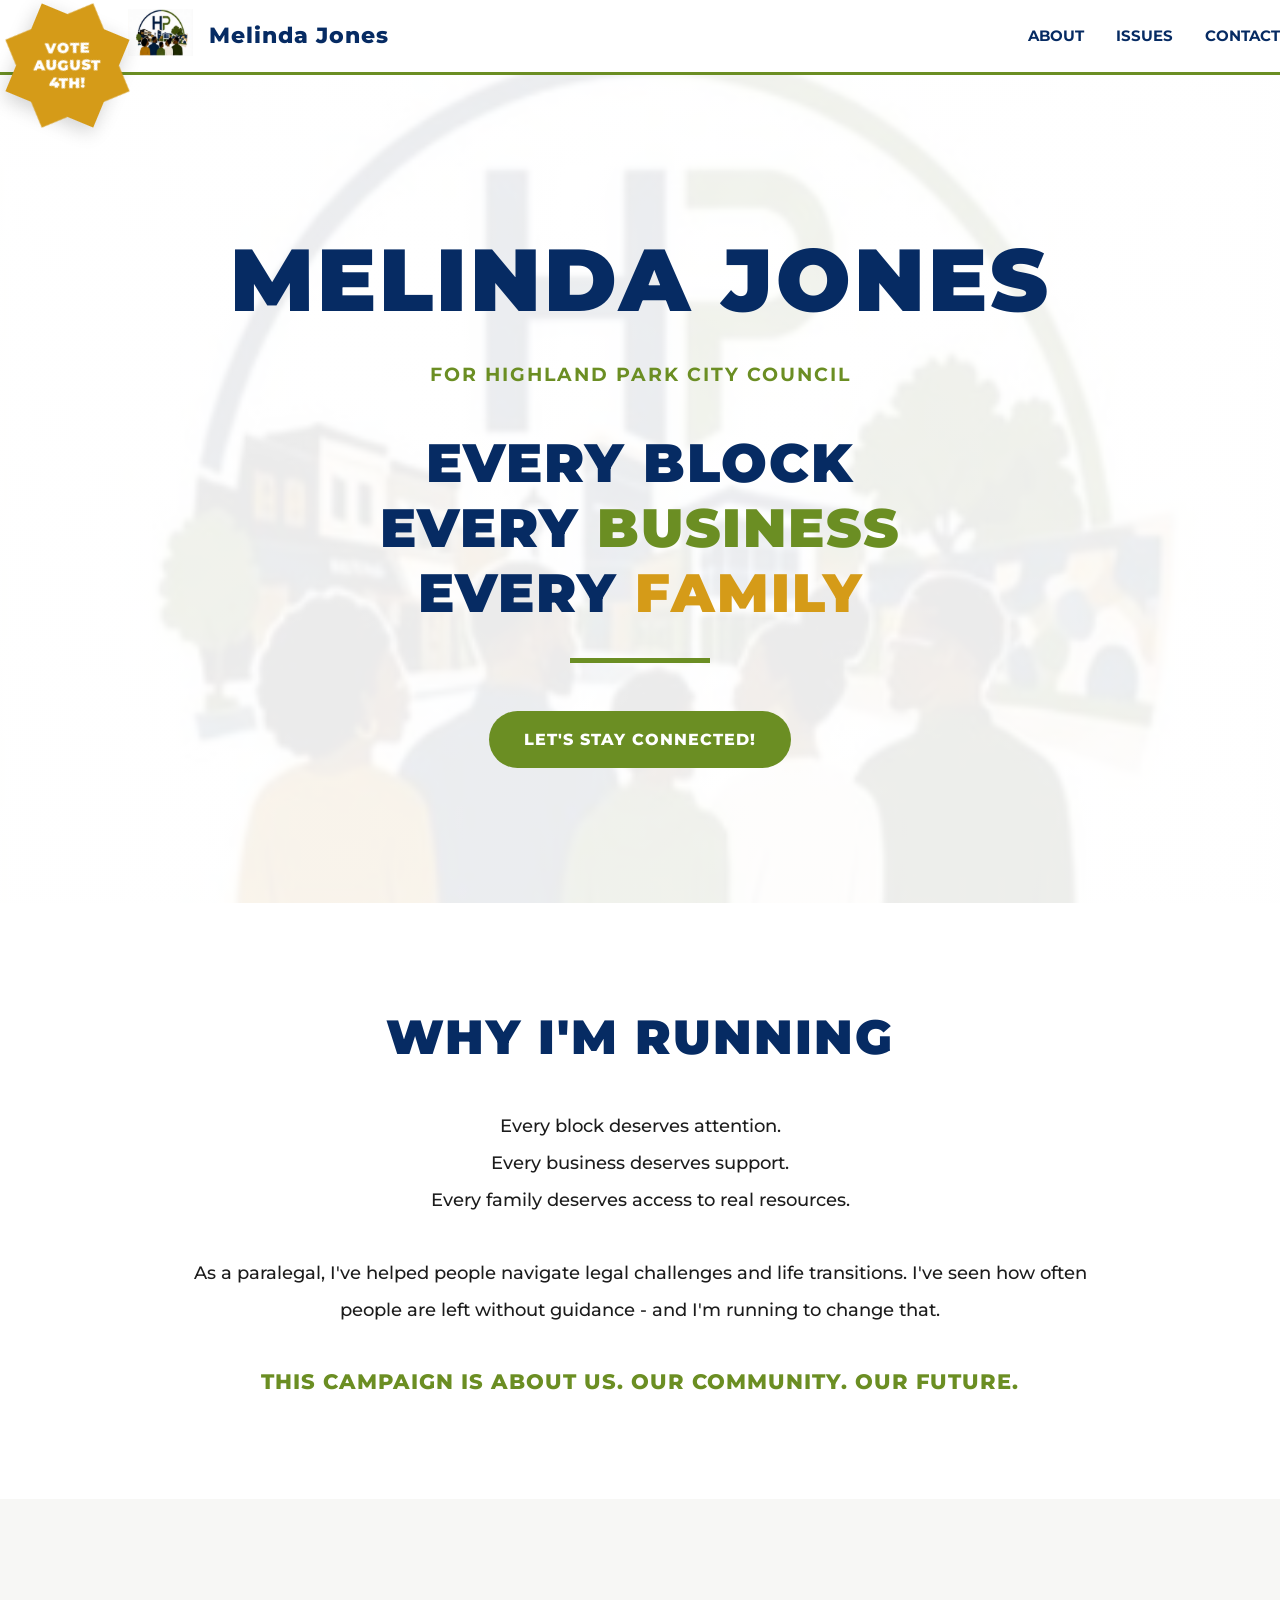
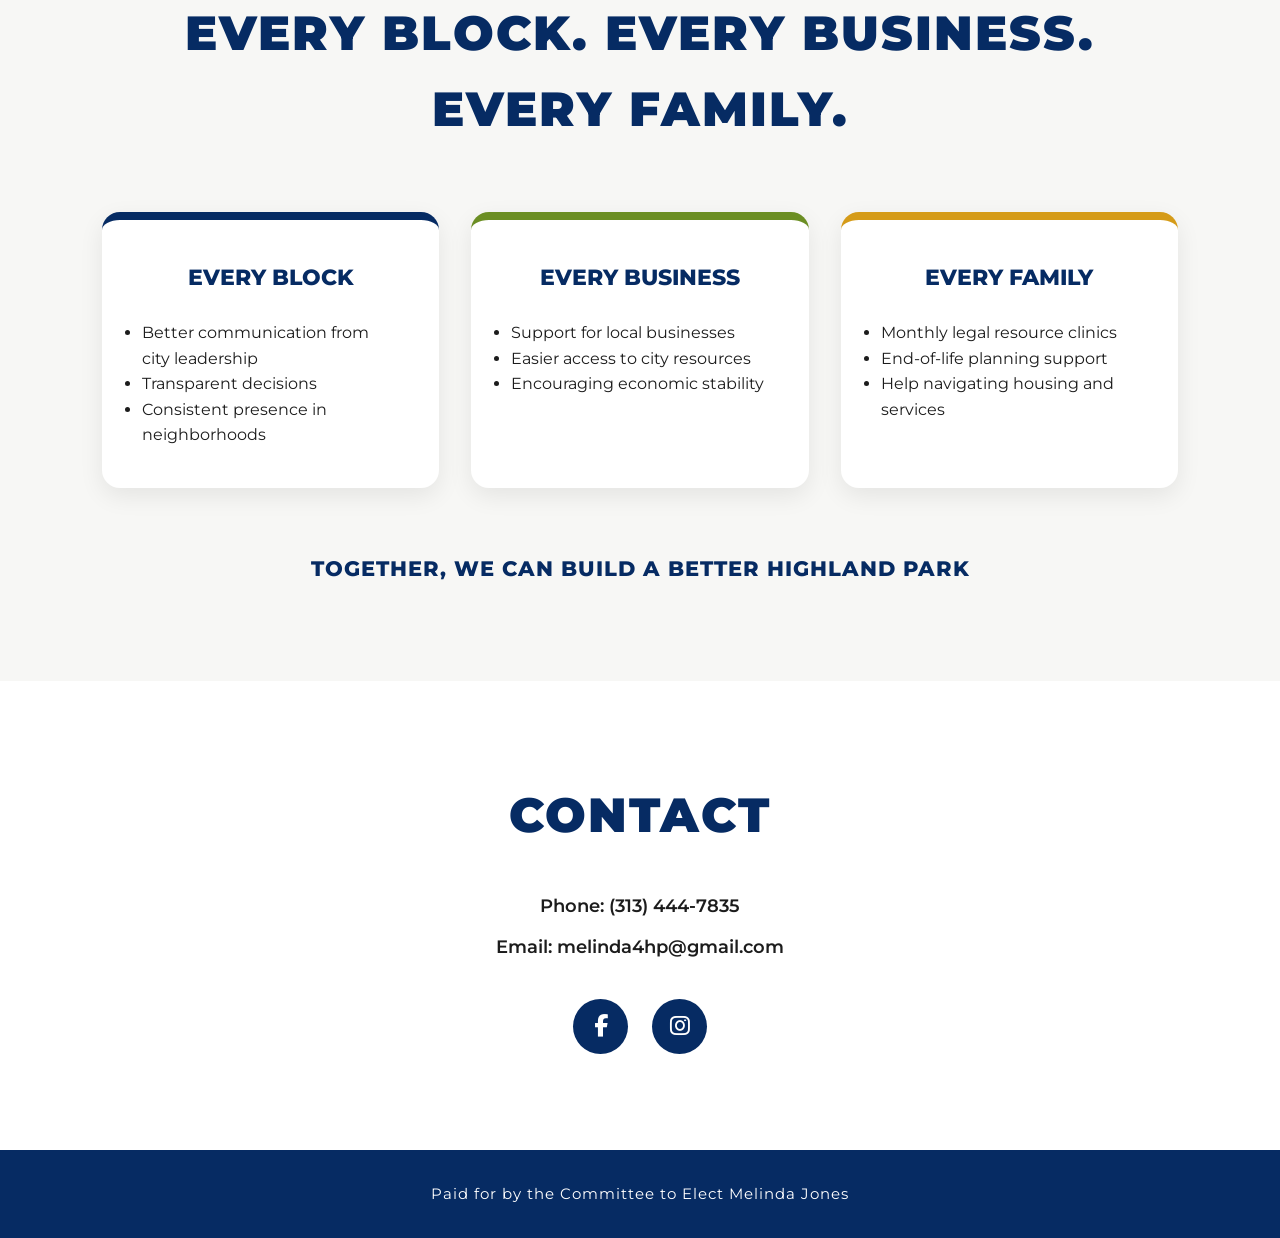
==== index.html @ 27dc91ce "Update index.html" ====
<!DOCTYPE html>
<html lang="en">
<head>
  <meta charset="UTF-8" />
  <meta name="viewport" content="width=device-width, initial-scale=1.0" />
  <link rel="stylesheet" href="https://cdnjs.cloudflare.com/ajax/libs/font-awesome/6.5.1/css/all.min.css"/>
  <title>Melinda Jones for Highland Park</title>

  <link rel="stylesheet" href="style.css" />
</head>
<body>

  <!-- NAVBAR -->
  <header class="navbar">
    <div class="vote-badge">
        <span>VOTE <br/>
        AUGUST 4TH!</span>
    </div>
    <div class="logo">
        <a href>
            <img src="hp.png" alt="Photo representing Highland Park">
        </a>Melinda Jones</div>

    <nav>
      <a href="#about">About</a>
      <a href="#issues">Issues</a>
      <a href="#contact">Contact</a>
    </nav>
  </header>

  <!-- HERO -->
  <section class="hero">
    <div class="hero-content">
      <h1>Melinda Jones</h1>
      <p>For Highland Park City Council</p>

      <p class="slogan">
        EVERY <span>BLOCK</span> <br/>
        EVERY <span>BUSINESS</span> <br/>
        EVERY <span>FAMILY</span>
    </p>

      <a href="#contact" class="btn">
        Let's Stay Connected!
      </a>
    </div>
  </section>

  <!-- ABOUT -->
  <section id="about" class="section">
    <h2>Why I'm Running</h2>

    <p>
        Every block deserves attention. <br/>
        Every business deserves support. <br/>
        Every family deserves access to real resources.
        <br/>
        <br/>
        As a paralegal, I've helped people navigate legal challenges and life transitions. I've seen how often people are left without guidance - and I'm running to change that.
    </p>
    <p>This campaign is about us. Our community. Our Future.</p>
    <!-- <div class="about-image">
        <img src="MJ.jpg" alt="Melinda Jones">
    </div> -->
  </section>

  <!-- ISSUES -->
  <section id="issues" class="section light">
    <h2>EVERY BLOCK. EVERY BUSINESS. EVERY FAMILY.</h2>

    <div class="cards">
      <div class="card">
        <h3>EVERY BLOCK</h3>
        <ul>
          <li> Better communication from city leadership </li>
          <li> Transparent decisions </li>
          <li> Consistent presence in neighborhoods </li>
        </ul>
      </div>

      <div class="card">
        <h3>EVERY BUSINESS</h3>
        <ul>
          <li> Support for local businesses </li>
          <li> Easier access to city resources </li>
          <li> Encouraging economic stability </li>
        </ul>
      </div>

      <div class="card">
        <h3>EVERY FAMILY</h3>
        <ul>
          <li> Monthly legal resource clinics </li>
          <li> End-of-life planning support </li>
          <li> Help navigating housing and services </li>
        </ul>
      </div>
    </div>
    <p>TOGETHER, WE CAN BUILD A BETTER HIGHLAND PARK</p>
  </section>

  <!-- CONTACT -->
  <section id="contact" class="section">
    <h2>Contact</h2>

    <p>Phone: (313) 444-7835 <br/> Email: melinda4hp@gmail.com </p>
    
    <div class="socials">

    <a
      href="https://facebook.com/MelindaJonesHP"
      target="_blank"
      aria-label="Facebook"
    >
      <i class="fa-brands fa-facebook-f"></i>
    </a>

    <a
      href="https://instagram.com/"
      target="_blank"
      aria-label="Instagram"
    >
      <i class="fa-brands fa-instagram"></i>
    </a>

  </div>

  </section>

  <!-- FOOTER -->
  <footer class="footer">
    <p>Paid for by the Committee to Elect Melinda Jones</p>
  </footer>

</body>
</html>
---- style.css ----
@import url('https://fonts.googleapis.com/css2?family=Montserrat:wght@400;500;600;700;800;900&display=swap');

/* RESET */
* {
  margin: 0;
  padding: 0;
  box-sizing: border-box;
}

/* VARIABLES */
:root {
  --navy: #062b63;
  --green: #6b8e23;
  --gold: #d59b18;
  --light-bg: #f7f7f5;
  --text: #1c1c1c;
}

/* SMOOTH SCROLL */
html {
  scroll-behavior: smooth;
}

/* BODY */
body {
  font-family: 'Montserrat', sans-serif;
  color: var(--text);
  background-color: white;
  line-height: 1.6;
}

/* NAVBAR */
.navbar {
  position: sticky;
  top: 0;

  display: flex;
  justify-content: space-between;
  align-items: center;

  /* padding: 1rem 5%; */

  padding-left: 8rem;
  
  background-color: white;
  border-bottom: 3px solid var(--green);

  z-index: 1000;
}

.logo {
  display: flex;
  align-items: center;
  gap: 1rem;

  font-size: 1.4rem;
  font-weight: 800;
  color: var(--navy);
  letter-spacing: 1px;
}

.logo img {
  width: 65px;
  height: 65px;
  object-fit: contain;
}

.navbar nav {
  display: flex;
  gap: 2rem;
}

.navbar a {
  text-decoration: none;
  color: var(--navy);
  font-weight: 700;
  text-transform: uppercase;
  font-size: 0.95rem;
  transition: 0.3s;
}

.navbar a:hover {
  color: var(--green);
}

/* HERO */
.hero {
  min-height: 92vh;

  display: flex;
  align-items: center;
  justify-content: center;

  text-align: center;

  padding: 5rem 2rem;

  background:
    linear-gradient(
      rgba(255,255,255,0.92),
      rgba(255,255,255,0.92)
    ),
    url("hp.png");

  background-size: cover;
  background-position: center;
}

.hero-content {
  max-width: 850px;
}

.hero h1 {
  font-size: clamp(3rem, 8vw, 5.5rem);
  font-weight: 900;
  color: var(--navy);

  letter-spacing: 3px;
  text-transform: uppercase;

  margin-bottom: 0.5rem;
}

.hero-content p:first-of-type {
  font-size: 1.2rem;
  font-weight: 700;

  color: var(--green);

  text-transform: uppercase;
  letter-spacing: 2px;

  margin-bottom: 2.5rem;
}

/* SLOGAN */
.hero-content p:nth-of-type(2) {
  font-size: clamp(2rem, 5vw, 3.4rem);
  font-weight: 900;

  color: var(--navy);

  line-height: 1.2;
  letter-spacing: 2px;

  margin-bottom: 3rem;
}

.hero-content p:nth-of-type(2)::after {
  content: "";
  display: block;

  width: 140px;
  height: 5px;

  background-color: var(--green);

  margin: 2rem auto 0;
}

/* BUTTON */
.btn {
  display: inline-block;

  padding: 1rem 2.2rem;

  background-color: var(--green);
  color: white;

  text-decoration: none;
  font-weight: 800;
  text-transform: uppercase;
  letter-spacing: 1px;

  border-radius: 999px;

  transition: 0.3s;
}

.btn:hover {
  background-color: var(--navy);
  transform: translateY(-3px);
}

/* SECTIONS */
.section {
  padding: 6rem 8%;
}

.section h2 {
  font-size: clamp(2rem, 5vw, 3rem);

  font-weight: 900;
  text-transform: uppercase;
  letter-spacing: 2px;

  color: var(--navy);

  margin-bottom: 2rem;

  text-align: center;
}

/* ABOUT */
#about {
  background-color: white;
}

#about p {
  max-width: 900px;

  margin: auto;

  font-size: 1.15rem;
  font-weight: 500;

  line-height: 2;

  text-align: center;
}
#about p:last-of-type {
  margin-top: 2rem;

  color: var(--green);

  font-size: 1.3rem;
  font-weight: 800;

  text-transform: uppercase;
  letter-spacing: 1px;

  text-align: center;
}

/* ISSUES */
.light {
  background-color: var(--light-bg);
}

.cards {
  display: grid;
  grid-template-columns: repeat(auto-fit, minmax(280px, 1fr));

  gap: 2rem;

  margin-top: 4rem;
}

.card {
  background-color: white;

  padding: 2.5rem;

  border-top: 8px solid;

  border-radius: 18px;

  box-shadow: 0 8px 24px rgba(0,0,0,0.08);

  transition: 0.3s;
}
/* EVERY BLOCK */
.card:nth-child(1) {
  border-color: var(--navy);
}

/* EVERY BUSINESS */
.card:nth-child(2) {
  border-color: var(--green);
}

/* EVERY FAMILY */
.card:nth-child(3) {
  border-color: var(--gold);
}

.card:hover {
  transform: translateY(-6px);
}

.card h3 {
  color: var(--navy);

  font-size: 1.4rem;
  font-weight: 800;
  text-align: center;

  margin-bottom: 1.5rem;

  text-transform: uppercase;
}

.card p {
  line-height: 2;
  font-weight: 500;
  text-align: center;
}

/* TOGETHER TEXT */
.light > p:last-child {
  text-align: center;

  margin-top: 4rem;

  font-size: 1.3rem;
  font-weight: 800;

  color: var(--navy);

  text-transform: uppercase;
  letter-spacing: 1px;
}

/* CONTACT */
#contact {
  text-align: center;
}

#contact p {
  font-size: 1.15rem;
  line-height: 2.2;
  font-weight: 600;
}

/* FOOTER */
.footer {
  background-color: var(--navy);

  color: white;

  text-align: center;

  padding: 2rem;

  font-size: 0.95rem;
  letter-spacing: 1px;
}

/* MOBILE */
@media (max-width: 768px) {

  .navbar {
    flex-direction: column;
    gap: 1rem;
  }

  .navbar nav {
    flex-wrap: wrap;
    justify-content: center;
  }

  .hero {
    min-height: 80vh;
  }

  .hero-content p:nth-of-type(2) {
    font-size: 2.2rem;
  }

  .section {
    padding: 4rem 6%;
  }

}
.slogan span:nth-child(1) {
  color: var(--navy);
}

.slogan span:nth-child(3) {
  color: var(--green);
}

.slogan span:nth-child(5) {
  color: var(--gold);
}

.slogan span {
  display: inline-block;
  white-space: nowrap;
}
.socials {
  display: flex;
  justify-content: center;
  gap: 1.5rem;

  margin-top: 2rem;
}

.socials a {
  width: 55px;
  height: 55px;

  display: flex;
  align-items: center;
  justify-content: center;

  border-radius: 50%;

  background-color: var(--navy);
  color: white;

  font-size: 1.4rem;

  text-decoration: none;

  transition: 0.3s;
}

.socials a:hover {
  background-color: var(--green);

  transform: translateY(-4px);
}
/* VOTE BADGE */
.vote-badge {
  position: absolute;

  top: 18px;
  left: 20px;

  width: 95px;
  height: 95px;

  background: var(--gold);

  display: flex;
  align-items: center;
  justify-content: center;

  text-align: center;

  transform: rotate(22.5deg);

  z-index: 2000;

  box-shadow: 0 6px 18px rgba(0,0,0,0.18);
}

/* Creates the 8-point burst */
.vote-badge::before {
  content: "";

  position: absolute;
  inset: 0;

  background: var(--gold);

  transform: rotate(45deg);

  z-index: -1;
}

.vote-badge span {
  transform: rotate(-22.5deg);

  color: white;

  font-size: 0.9rem;
  font-weight: 900;

  line-height: 1.2;

  text-transform: uppercase;
  letter-spacing: 1px;
}
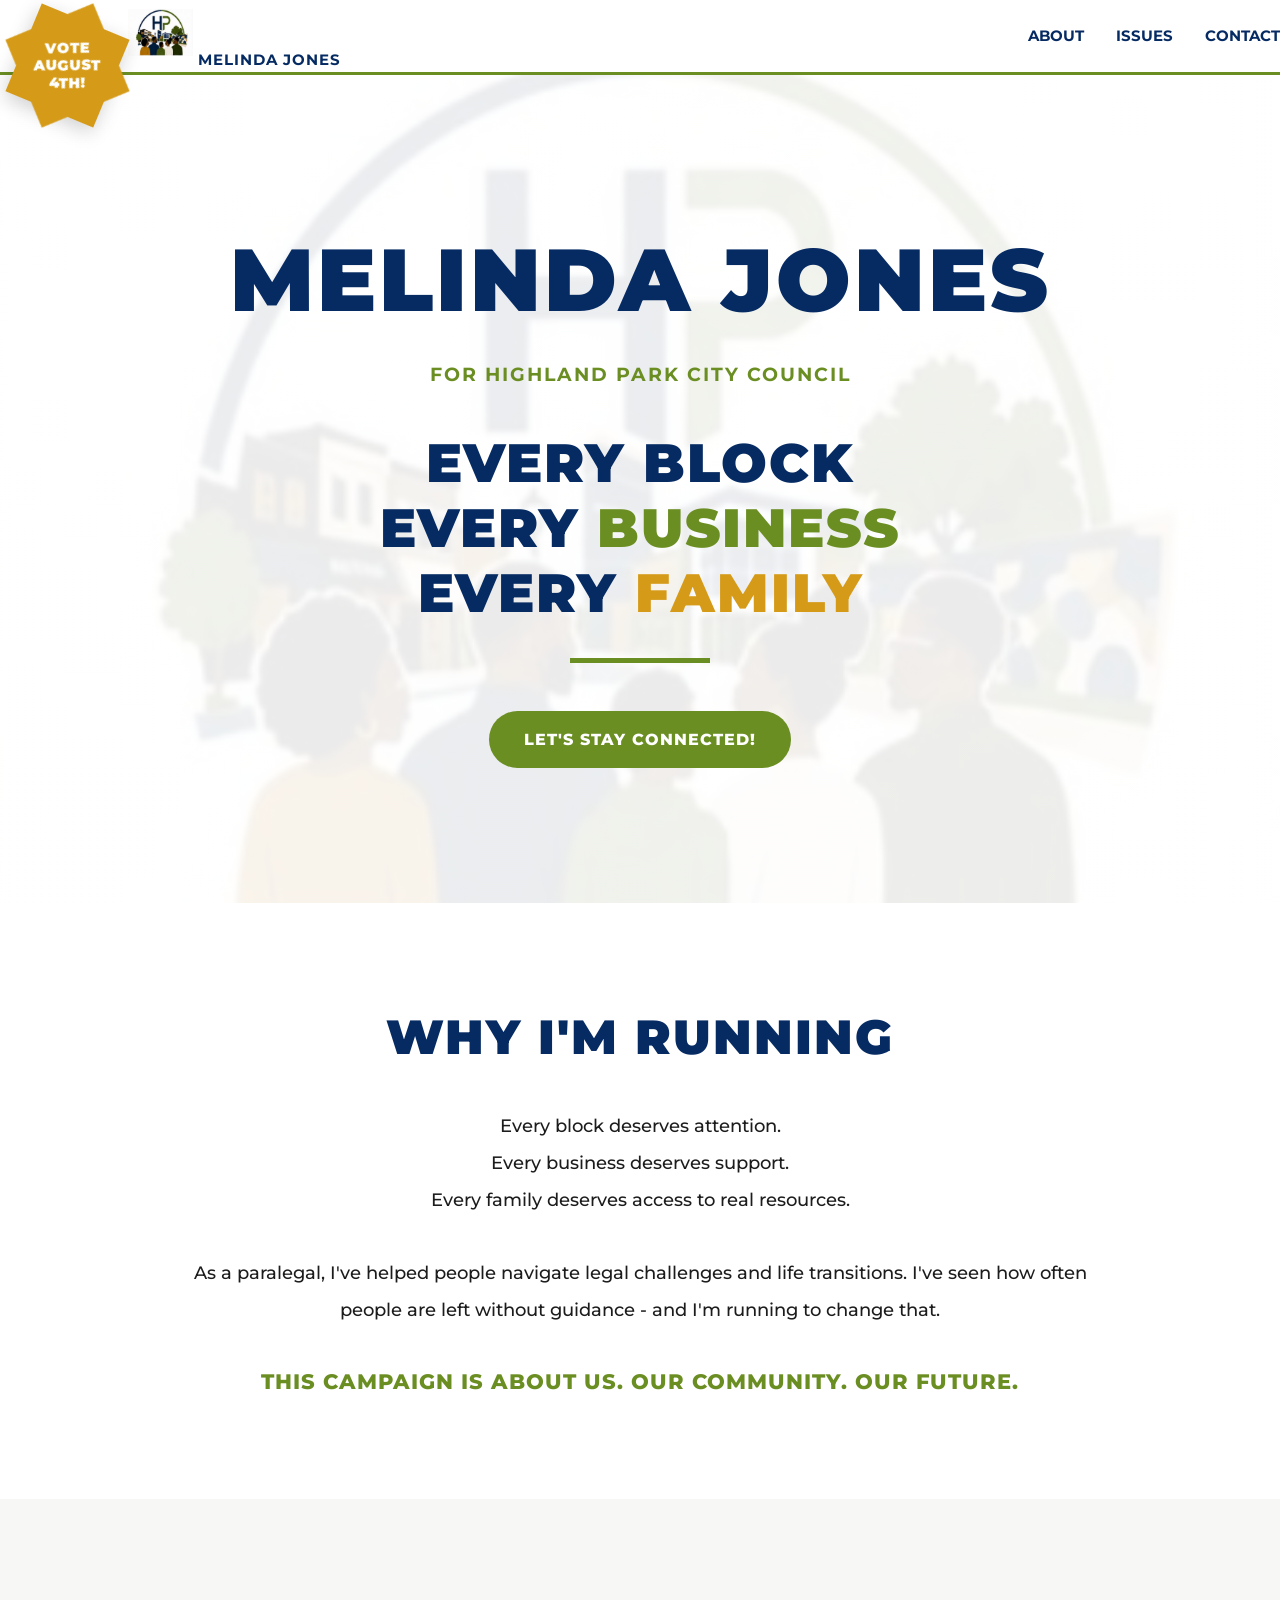
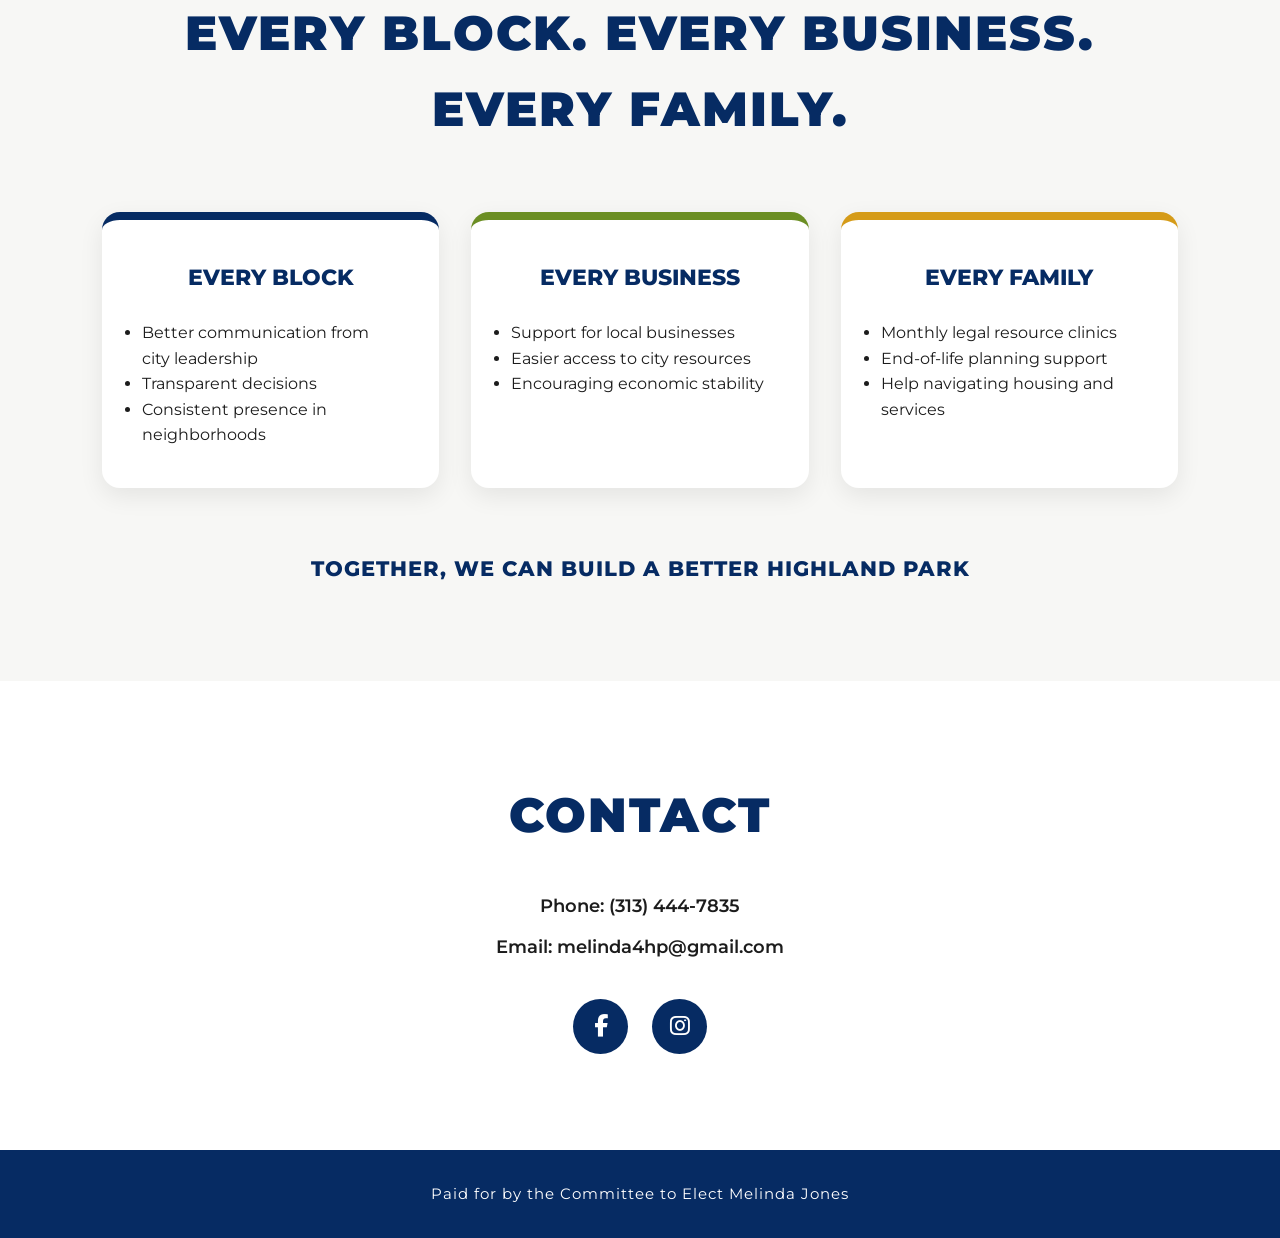
==== commit 28d98333: "Update index.html" ====
--- a/index.html
+++ b/index.html
@@ -19,7 +19,8 @@
     <div class="logo">
         <a href>
             <img src="hp.png" alt="Photo representing Highland Park">
-        </a>Melinda Jones</div>
+        Melinda Jones
+        </a></div>
 
     <nav>
       <a href="#about">About</a>
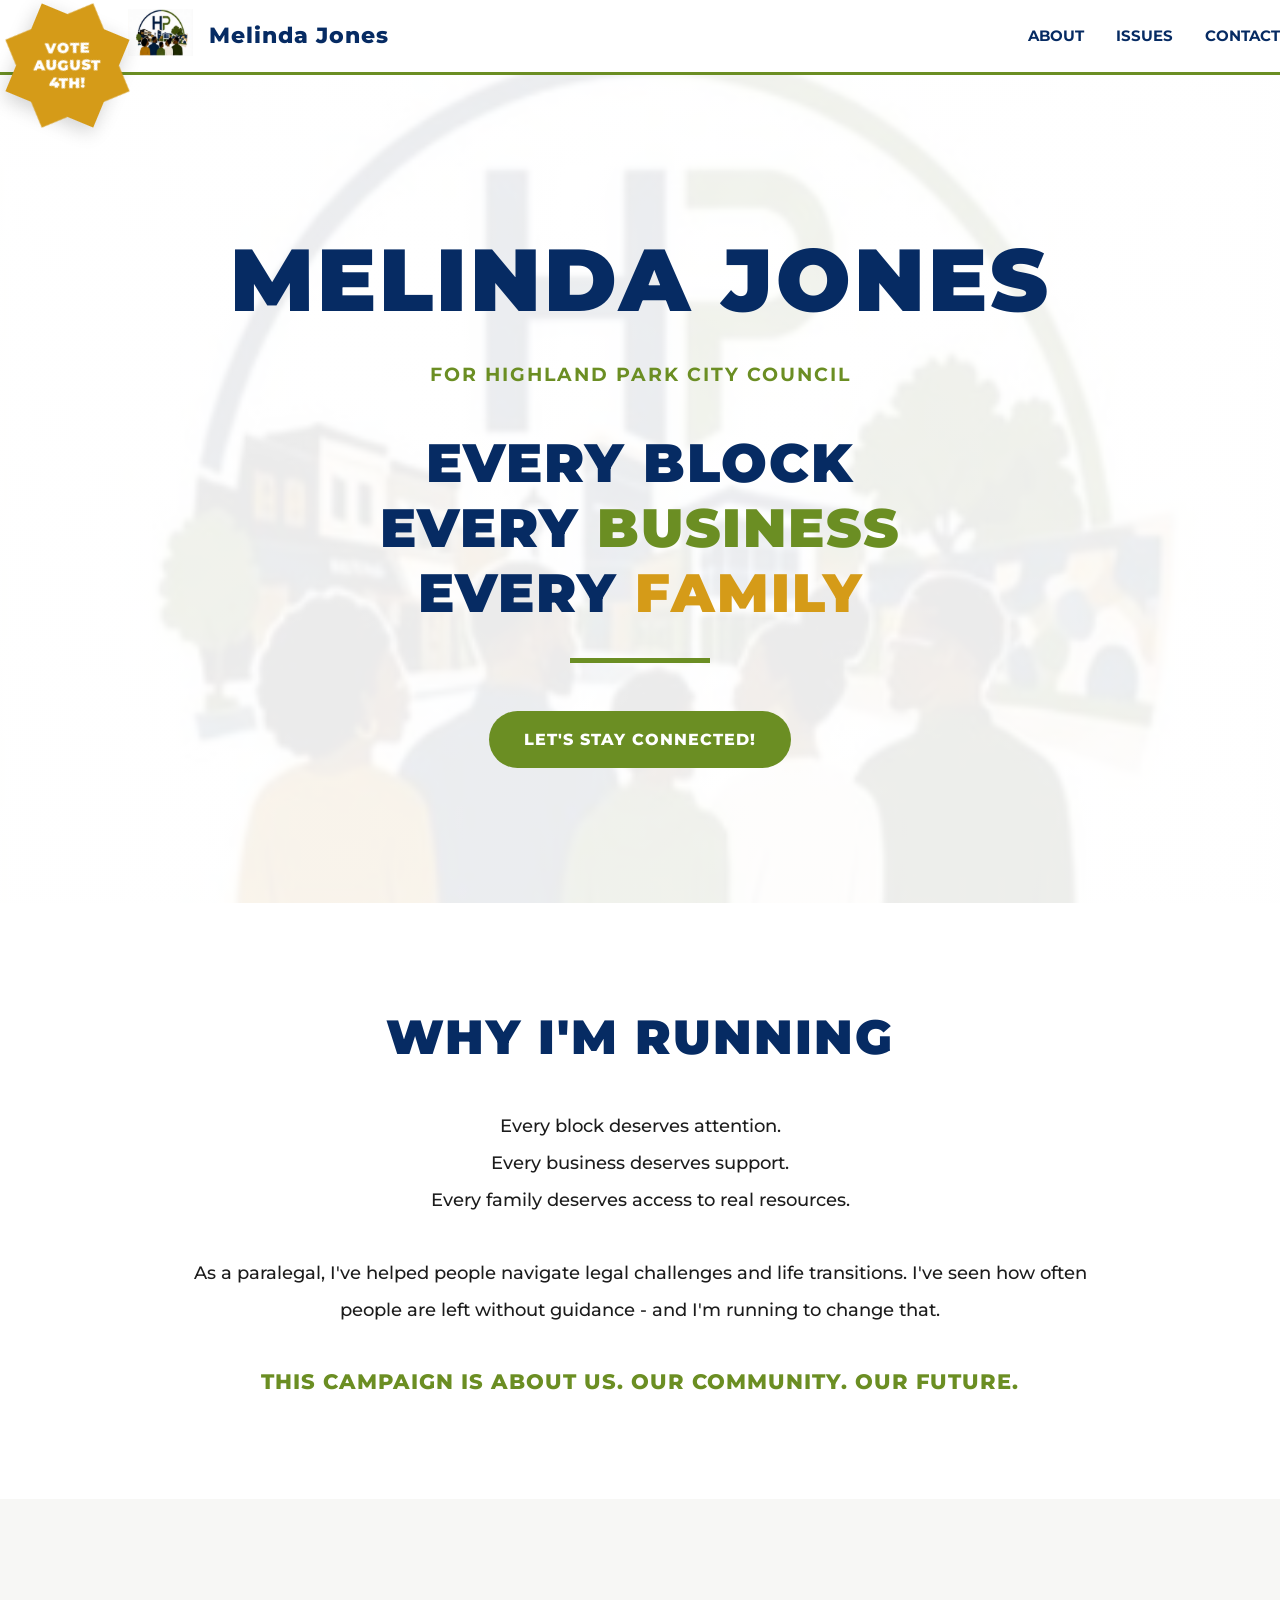
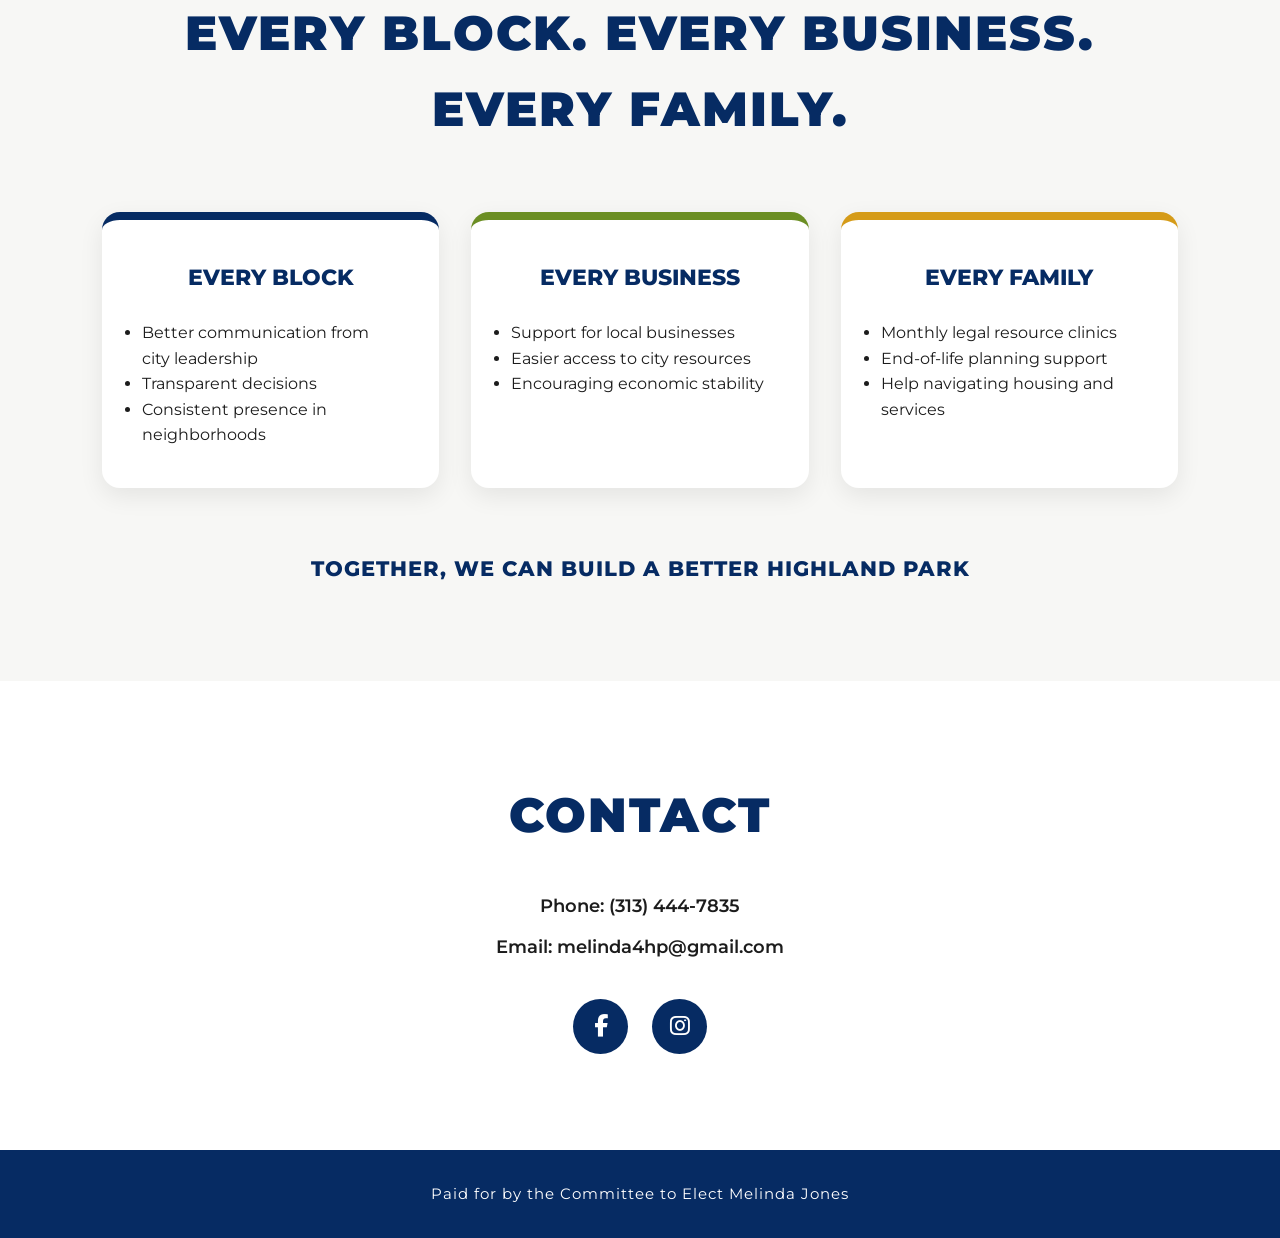
==== commit 19ceaf88: "Update index.html" ====
--- a/index.html
+++ b/index.html
@@ -19,8 +19,8 @@
     <div class="logo">
         <a href>
             <img src="hp.png" alt="Photo representing Highland Park">
-        Melinda Jones
-        </a></div>
+        </a>Melinda Jones
+        </div>
 
     <nav>
       <a href="#about">About</a>
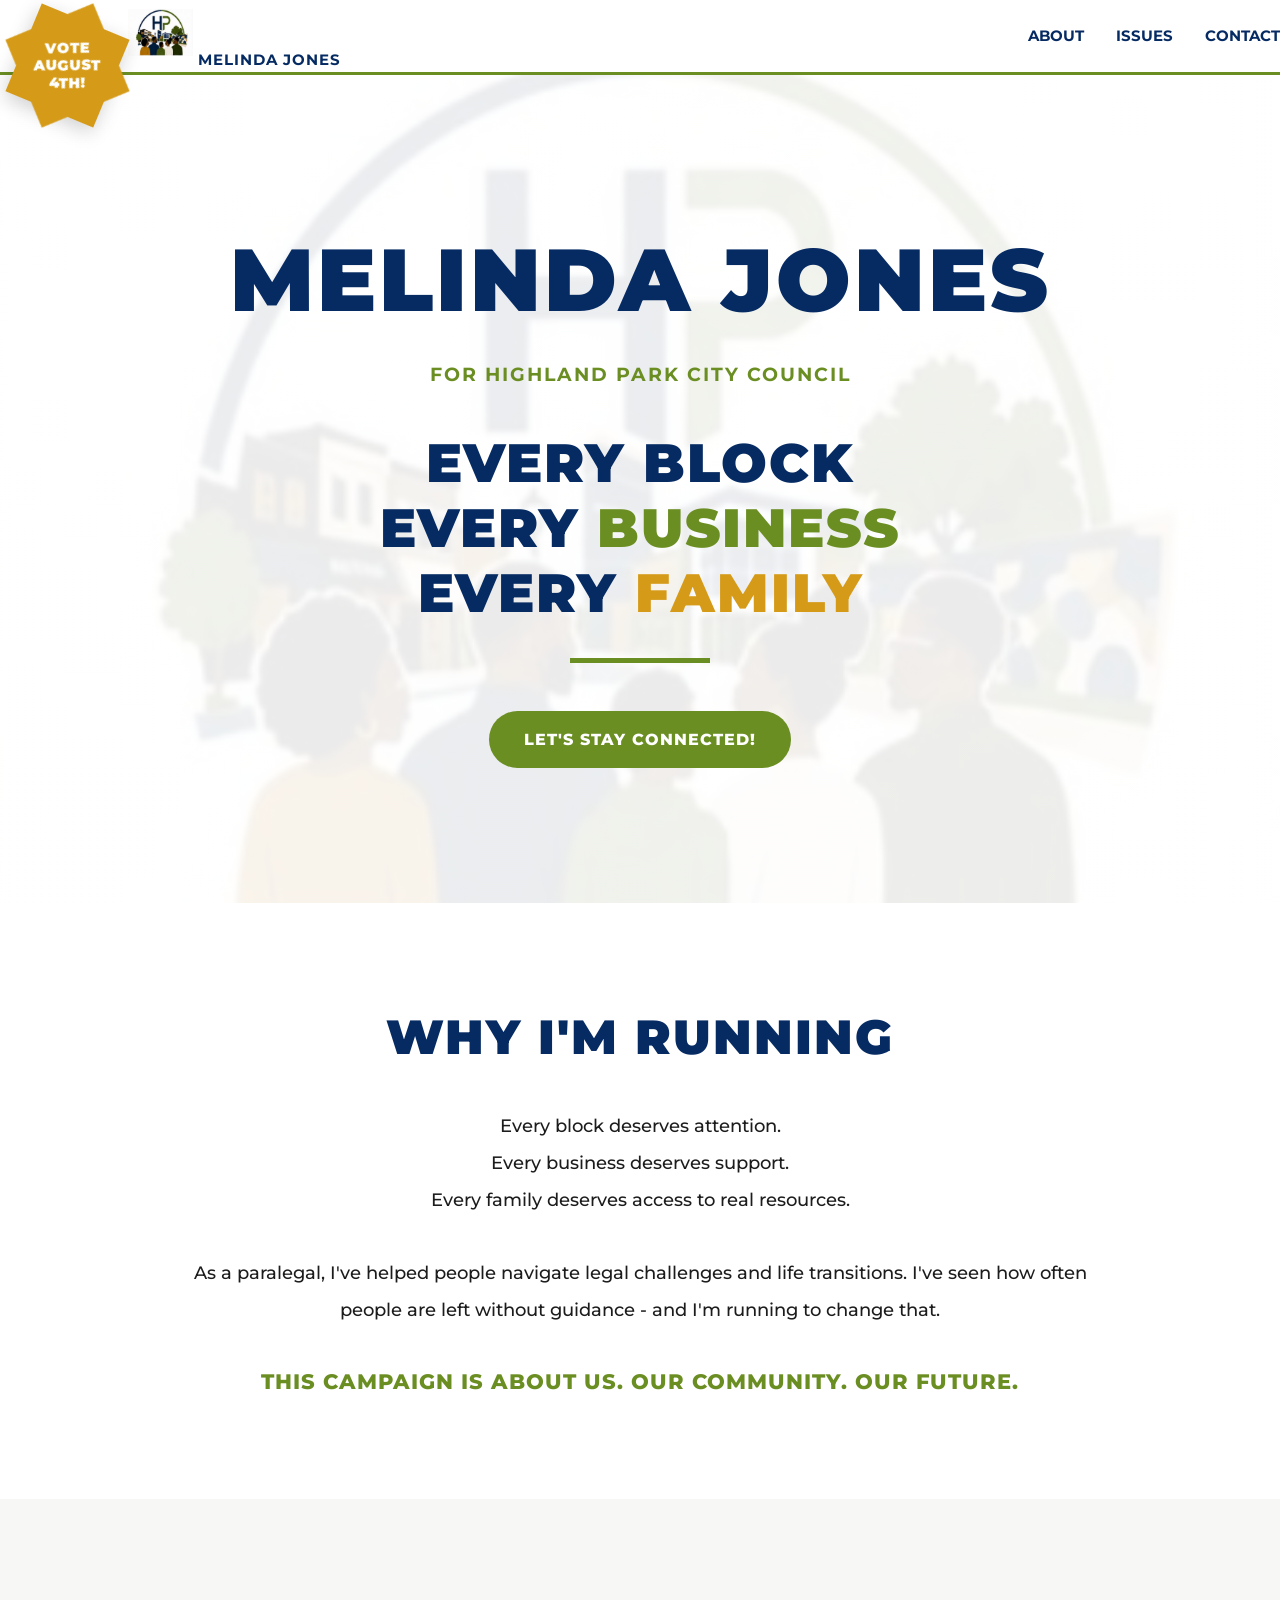
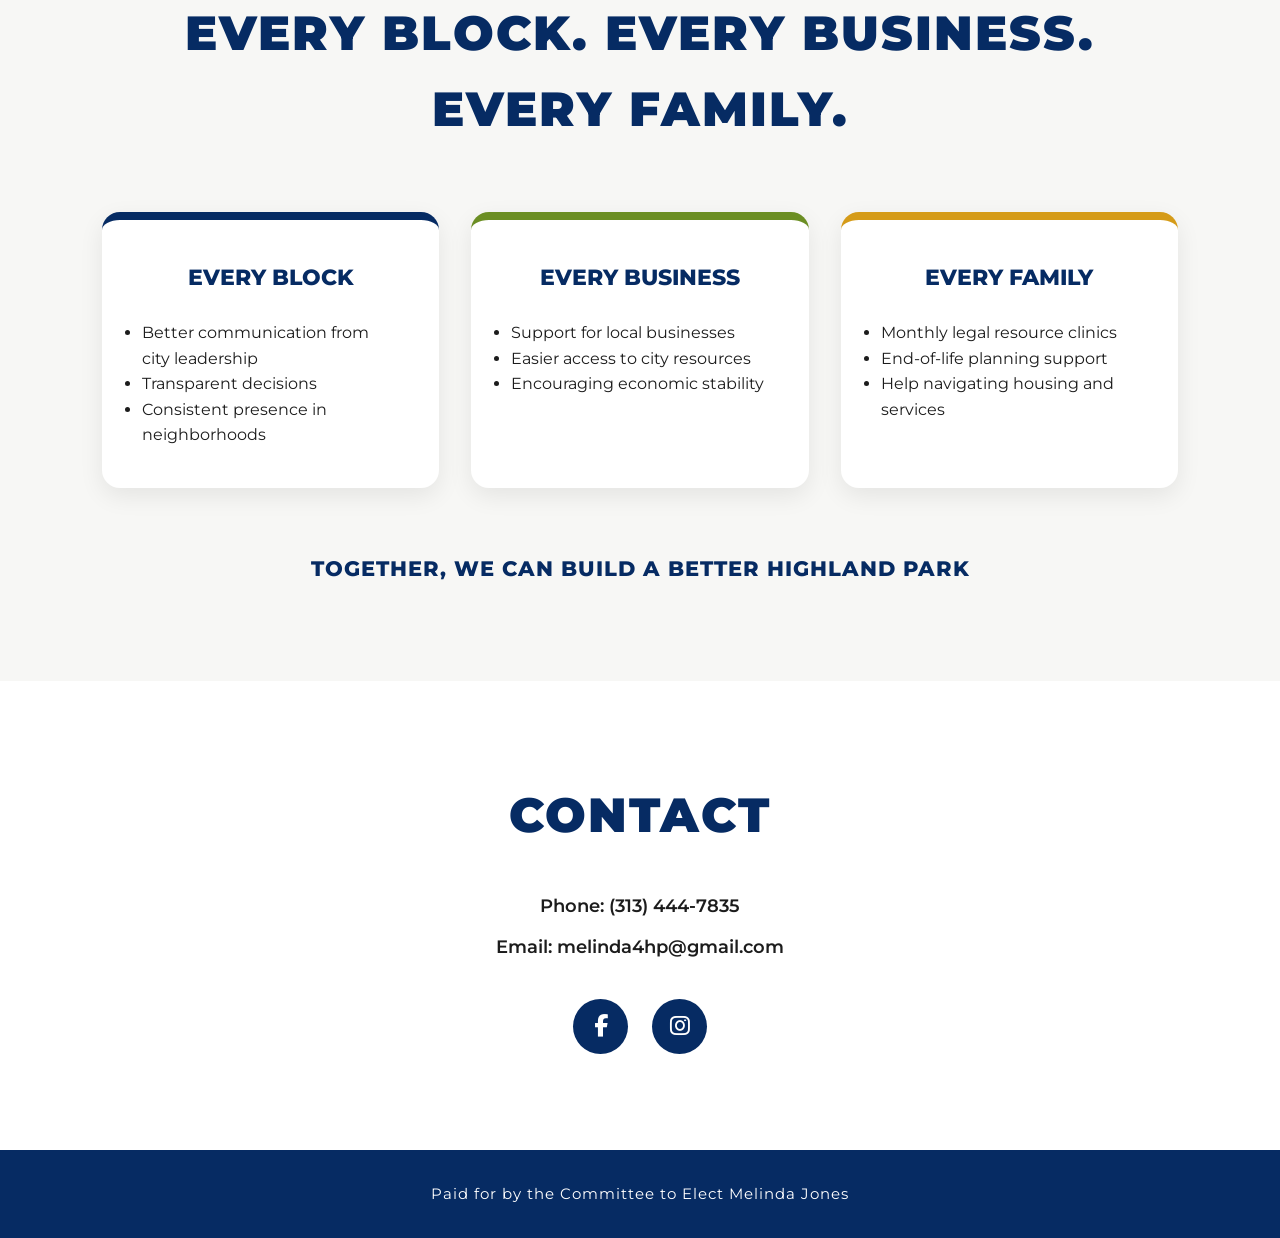
==== commit 04ec7523: "Update index.html" ====
--- a/index.html
+++ b/index.html
@@ -19,7 +19,8 @@
     <div class="logo">
         <a href>
             <img src="hp.png" alt="Photo representing Highland Park">
-        </a>Melinda Jones
+        <span>Melinda Jones</span>
+        </a>
         </div>
 
     <nav>
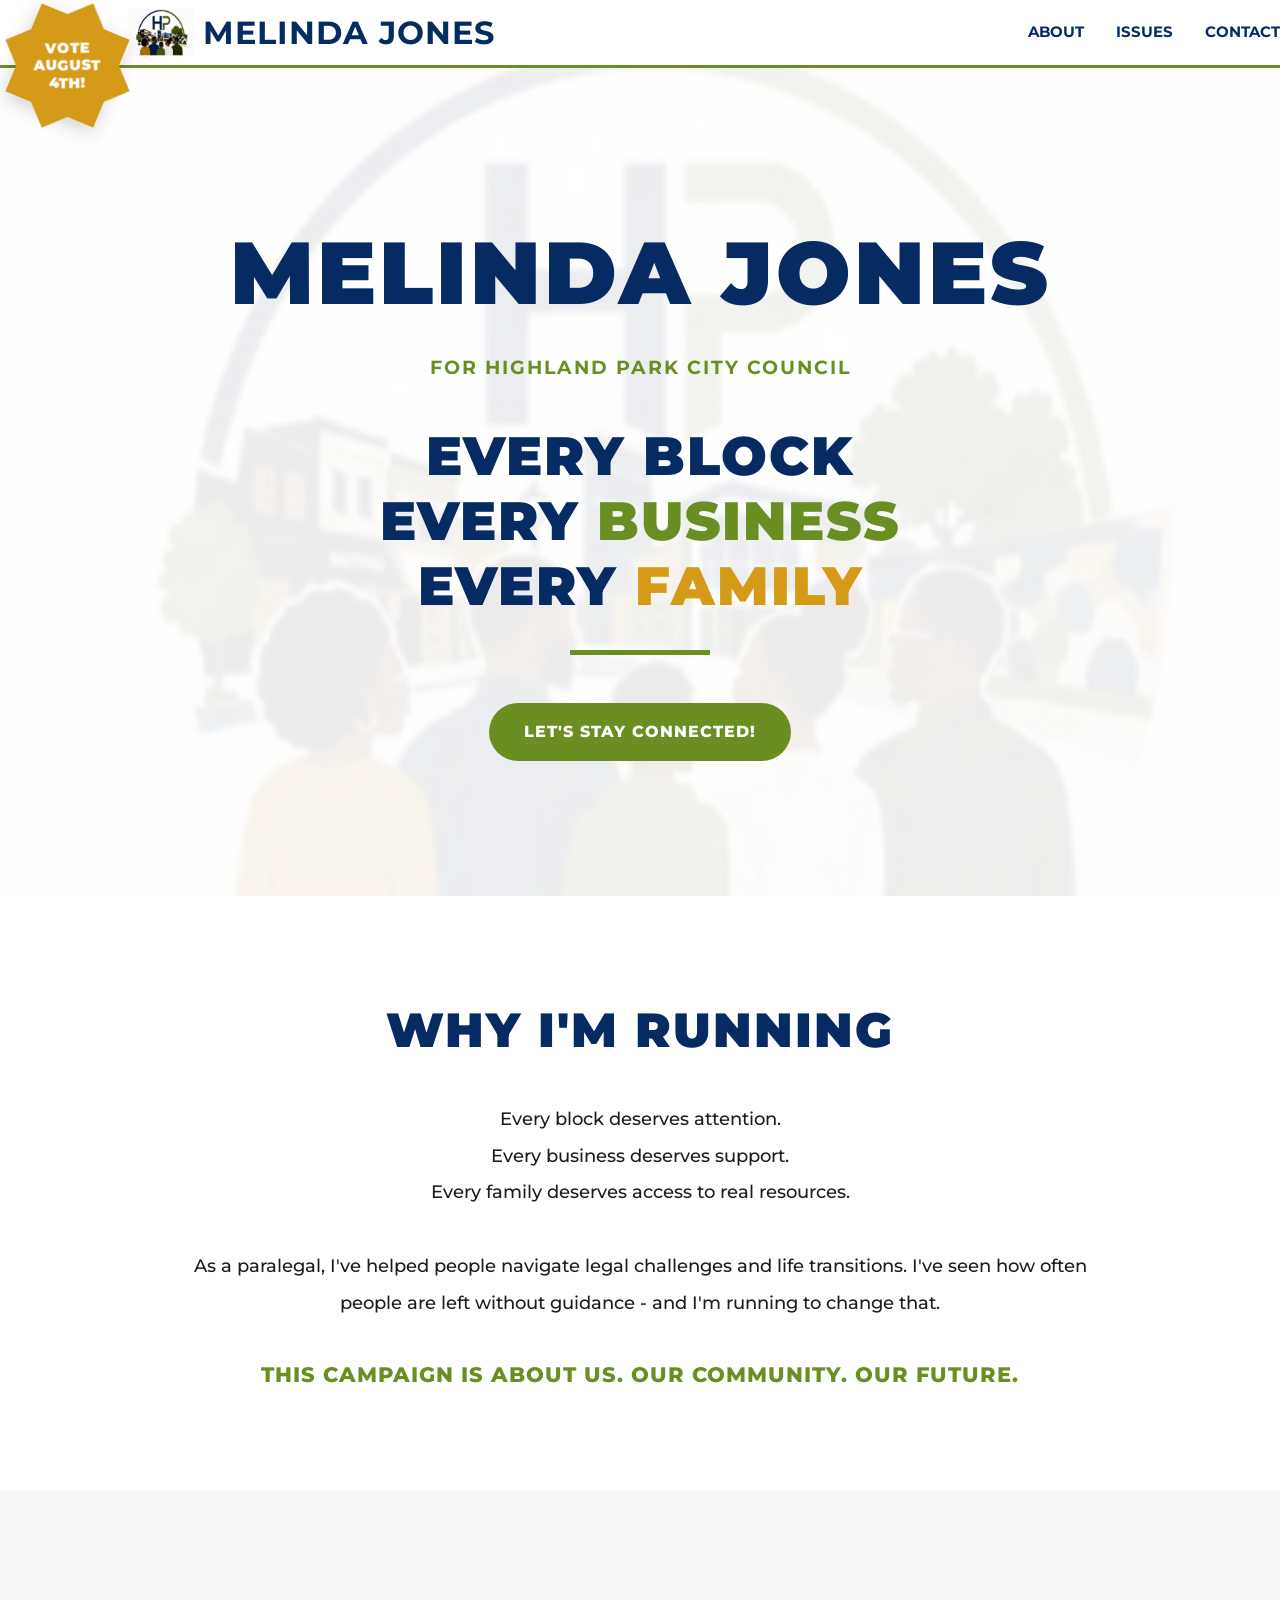
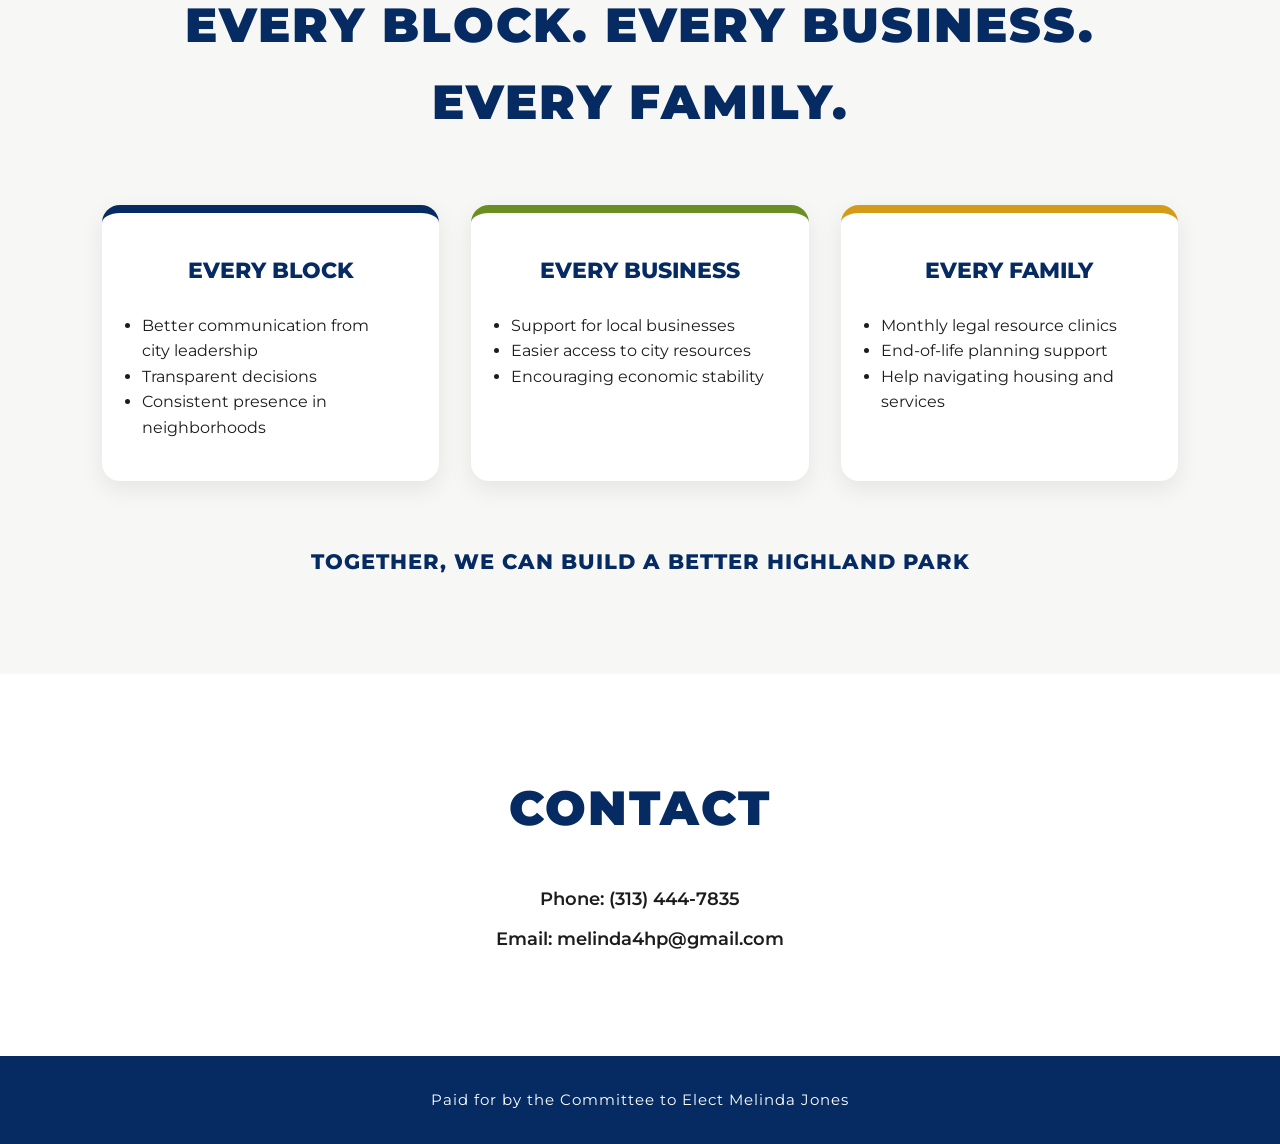
==== commit 131b1065: "Update index.html Commented out social media section" ====
--- a/index.html
+++ b/index.html
@@ -106,7 +106,7 @@
     <h2>Contact</h2>
 
     <p>Phone: (313) 444-7835 <br/> Email: melinda4hp@gmail.com </p>
-    
+    <!-- 
     <div class="socials">
 
     <a
@@ -125,7 +125,7 @@
       <i class="fa-brands fa-instagram"></i>
     </a>
 
-  </div>
+  </div> -->
 
   </section>
 
--- a/style.css
+++ b/style.css
@@ -64,6 +64,19 @@
   height: 65px;
   object-fit: contain;
 }
+.logo a {
+    display: flex;
+    align-items: center;
+    gap: 10px;
+    text-decoration: none;
+    color: inherit;
+}
+
+.logo a span {
+    font-size: 2rem; /* adjust as needed */
+    font-weight: bold;
+    line-height: 1;
+}
 
 .navbar nav {
   display: flex;
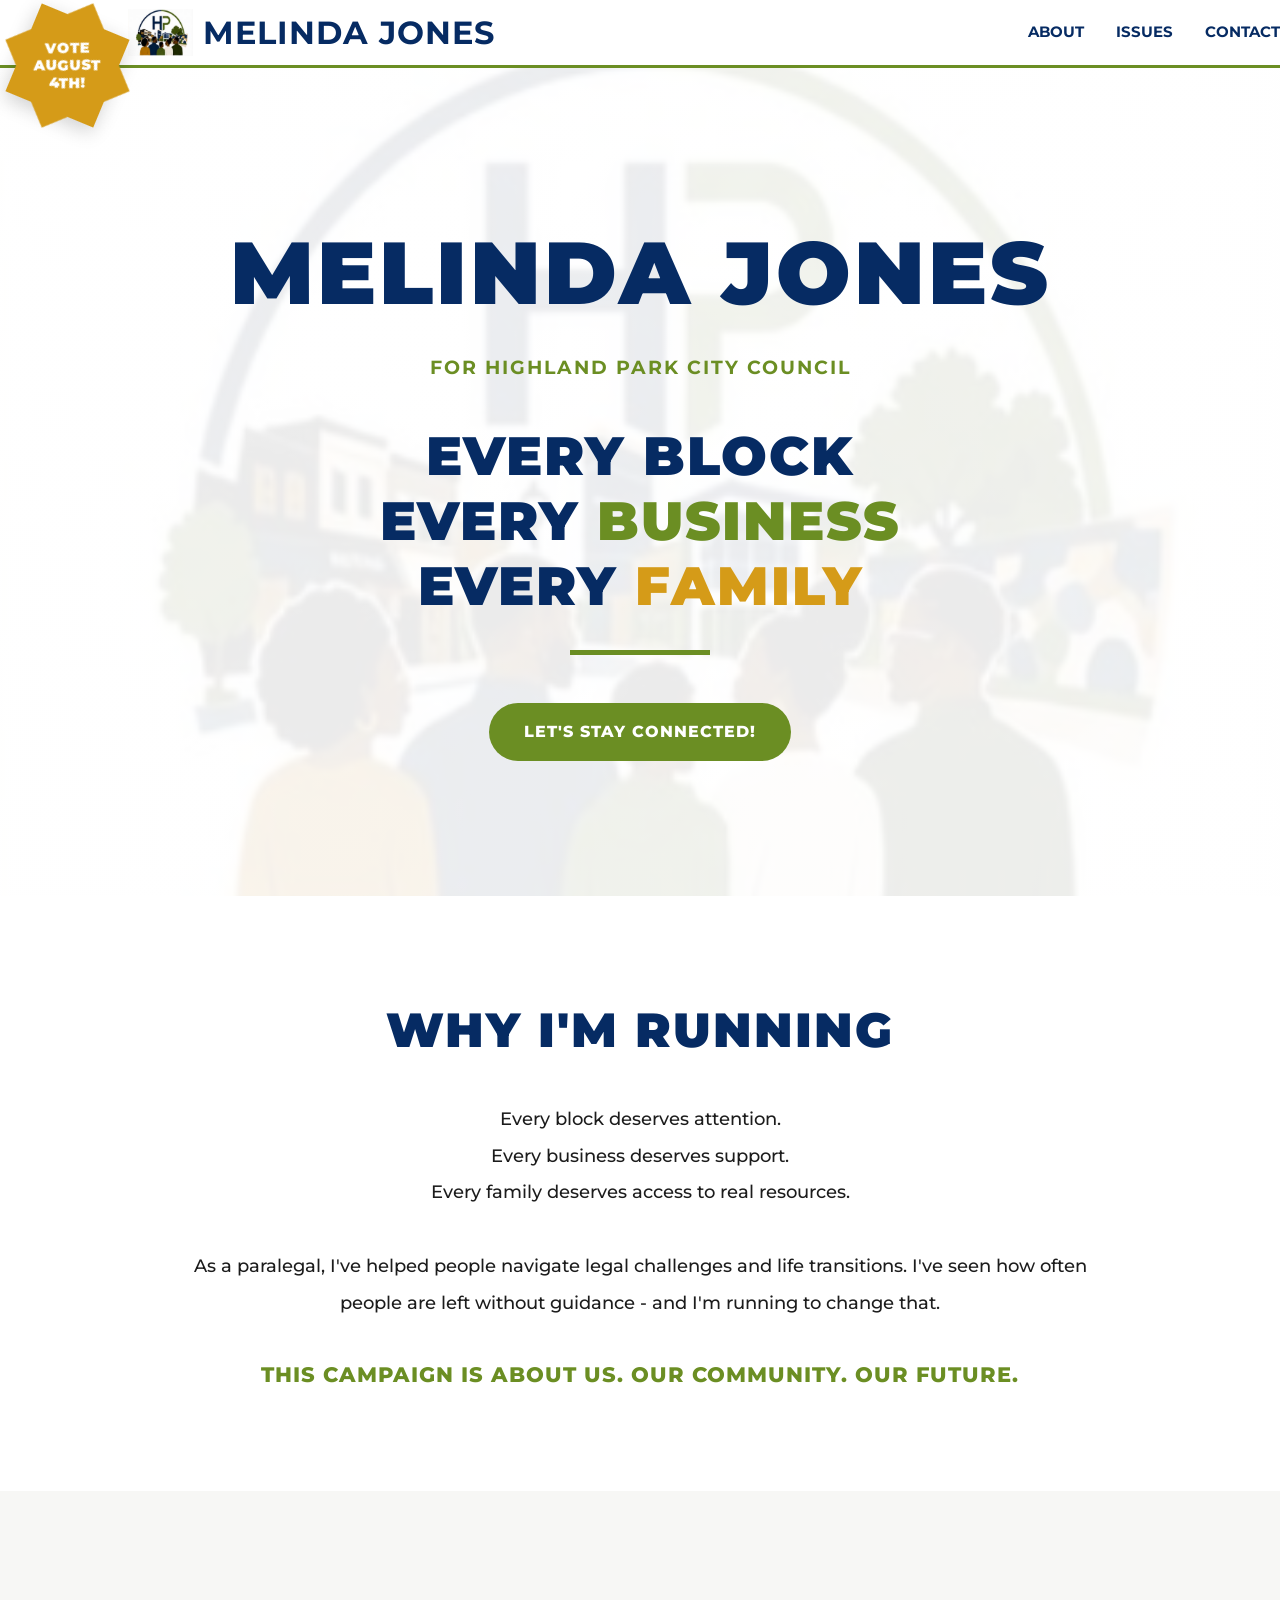
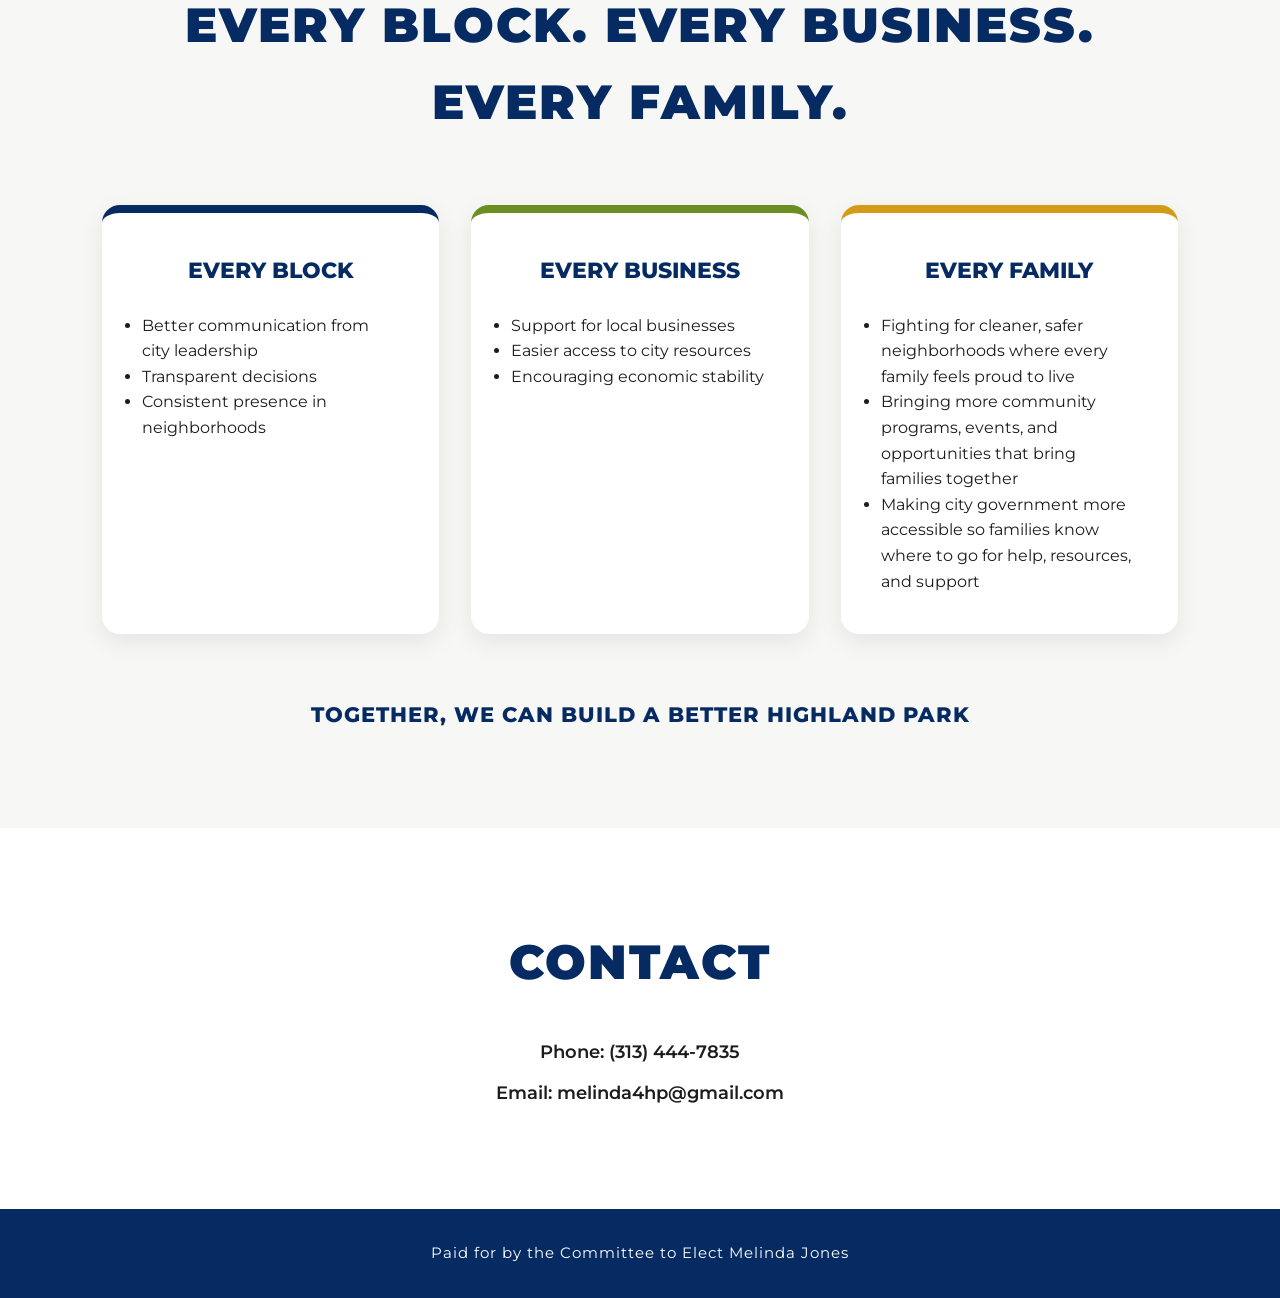
==== commit 6f28bda1: "Update index.html Update "Every Family" card" ====
--- a/index.html
+++ b/index.html
@@ -92,9 +92,9 @@
       <div class="card">
         <h3>EVERY FAMILY</h3>
         <ul>
-          <li> Monthly legal resource clinics </li>
-          <li> End-of-life planning support </li>
-          <li> Help navigating housing and services </li>
+          <li> Fighting for cleaner, safer neighborhoods where every family feels proud to live </li>
+          <li> Bringing more community programs, events, and opportunities that bring families together </li>
+          <li> Making city government more accessible so families know where to go for help, resources, and support </li>
         </ul>
       </div>
     </div>
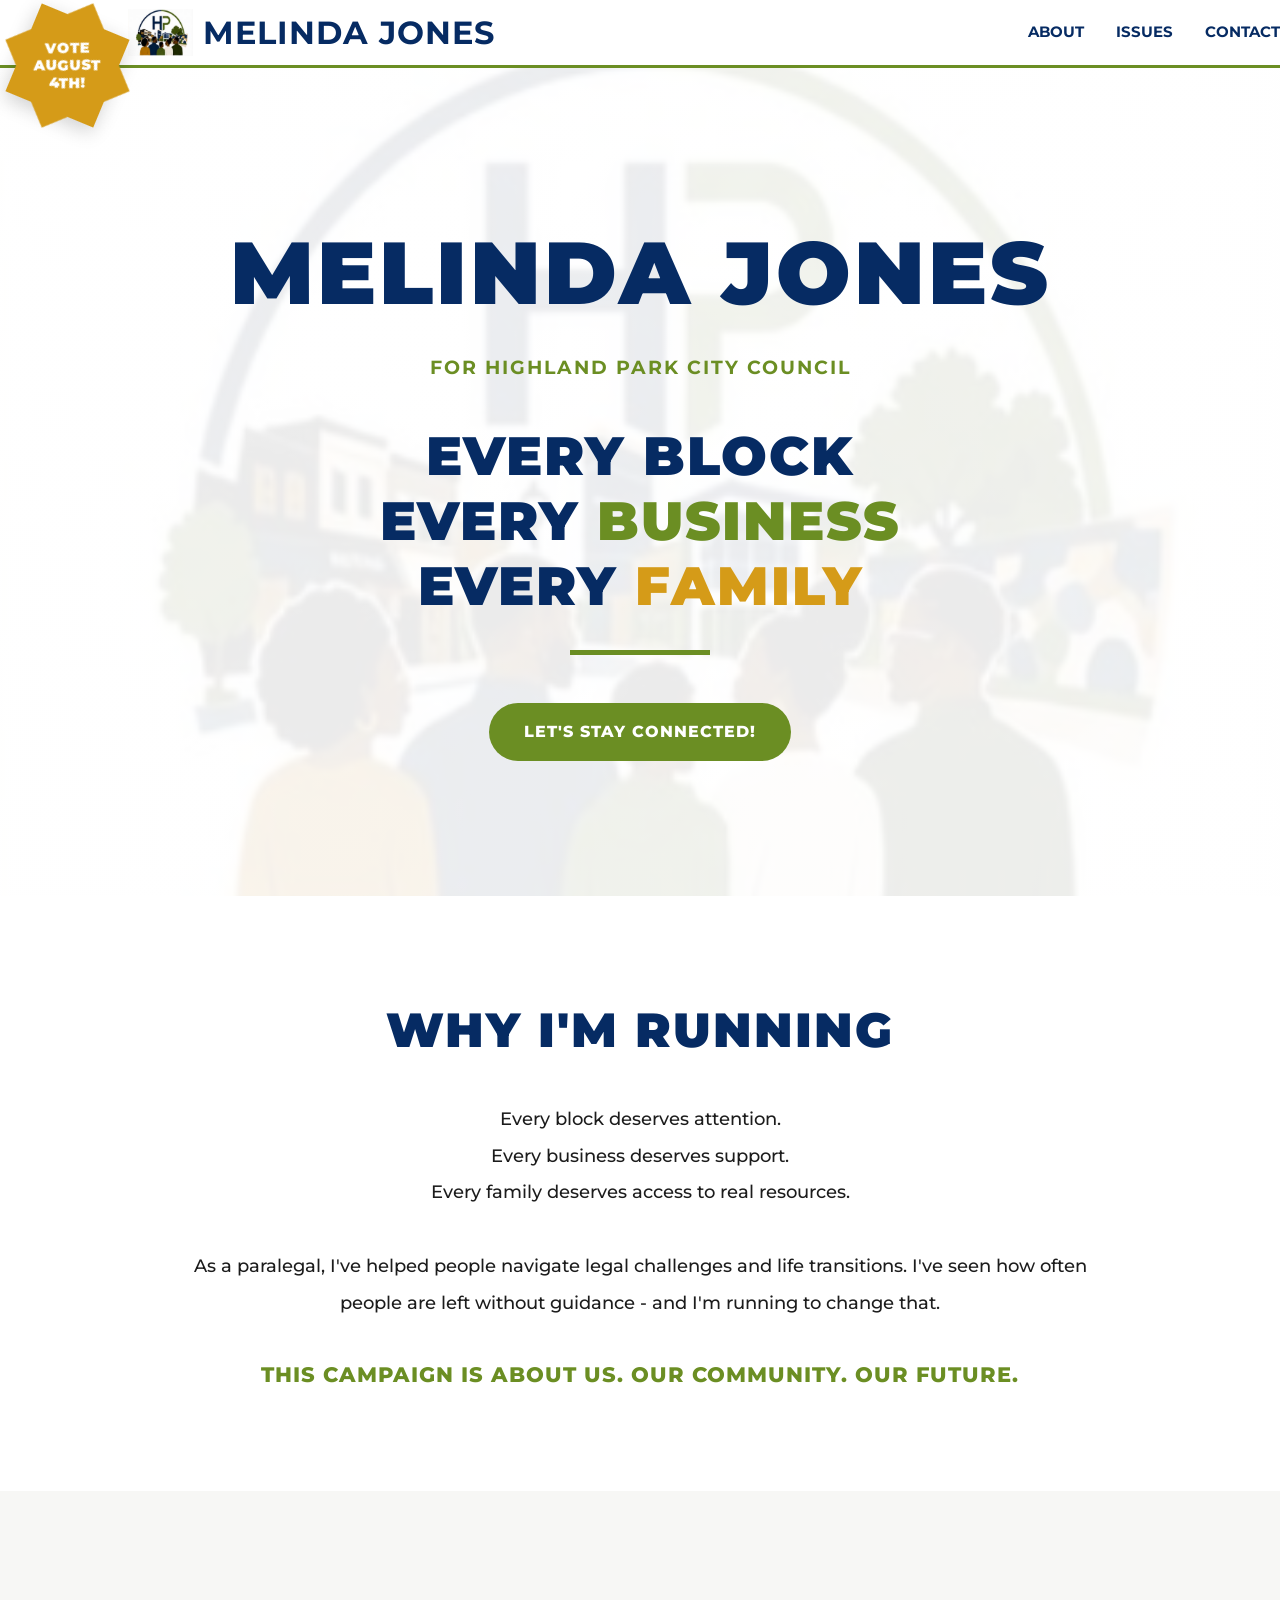
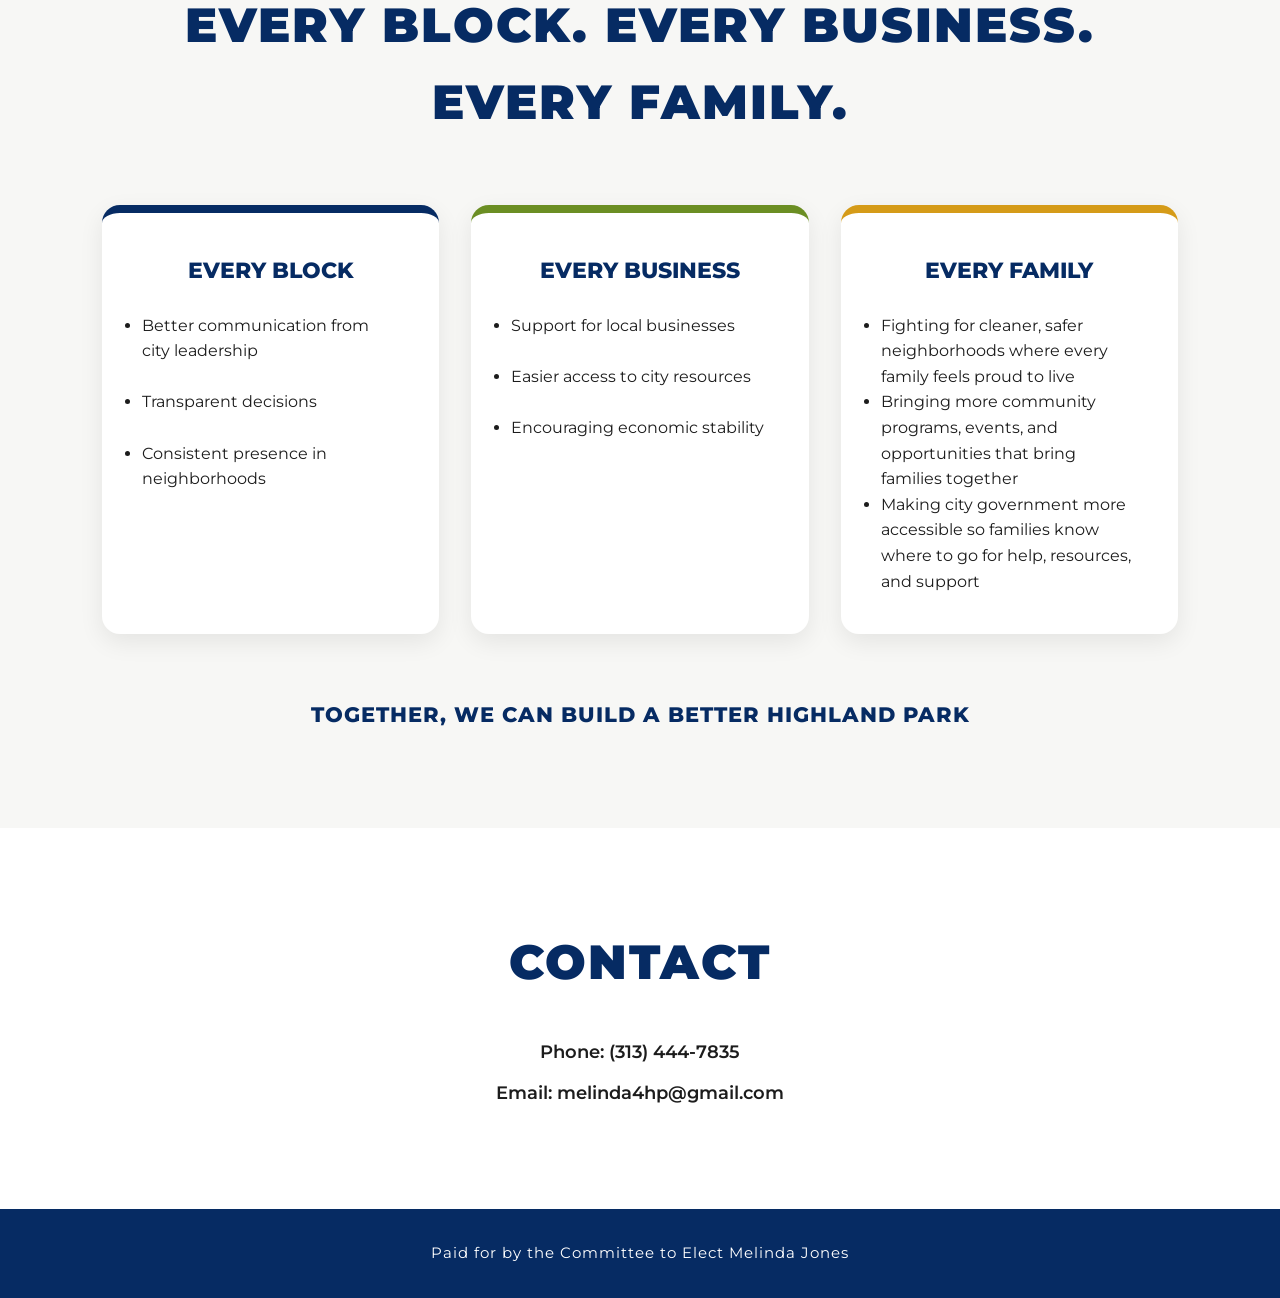
==== commit 1030b9e2: "Update index.html" ====
--- a/index.html
+++ b/index.html
@@ -74,8 +74,8 @@
       <div class="card">
         <h3>EVERY BLOCK</h3>
         <ul>
-          <li> Better communication from city leadership </li>
-          <li> Transparent decisions </li>
+          <li> Better communication from city leadership </li> <br/>
+          <li> Transparent decisions </li> <br/>
           <li> Consistent presence in neighborhoods </li>
         </ul>
       </div>
@@ -83,8 +83,8 @@
       <div class="card">
         <h3>EVERY BUSINESS</h3>
         <ul>
-          <li> Support for local businesses </li>
-          <li> Easier access to city resources </li>
+          <li> Support for local businesses </li> <br/>
+          <li> Easier access to city resources </li> <br/>
           <li> Encouraging economic stability </li>
         </ul>
       </div>
